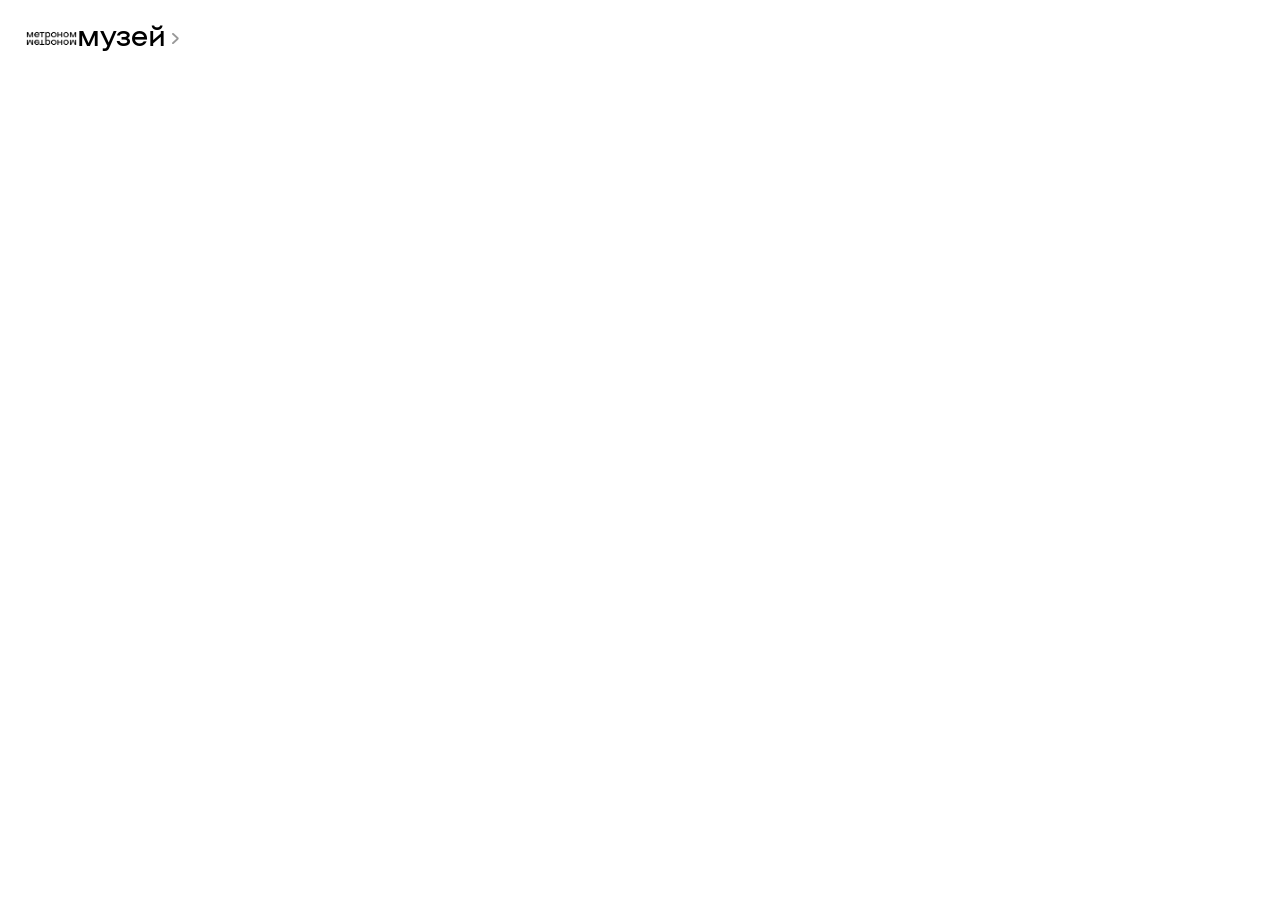
==== index.html @ 8c271ed4 "meta update" ====
<!doctype html>
<html lang="ru">
  <head>
    <meta charset="UTF-8" />
    <meta name="viewport" content="width=device-width, initial-scale=1.0" />
    <title>метроном музей</title>
    <link rel="stylesheet" href="stylesheets/style.css" />
    <script defer src="javascripts/script.js"></script>
    <link rel="icon" href="images/icon.ico" />
    <link rel="stylesheet" href="images/icon.png" />

    <meta property="og:type" content="website" />
    <meta property="og:title" content="метроном музей" />
    <meta
      property="og:description"
      content="Специальный проект, посвященный истории метрополитена и общества, которое вокруг него"
    />
    <meta
      property="og:image"
      content="https://raw.githubusercontent.com/killedbycss/metronomMuseum/refs/heads/main/images/banner.png"
    />
    <meta
      property="og:url"
      content="https://killedbycss.github.io/metronomMuseum/"
    />
  </head>
  <body>
    <nav>
      <p id="collection">коллекция</p>
      <p id="about">о проекте</p>
      <p id="store">магазин</p>
      <p id="museum"></p>
    </nav>
    <header>
      <div class="logo">
        <img src="images/logo.png" alt="Метроном логотип" />
        <div id="logoArrow">
          <p>музей</p>
          <img src="images/iconArrow.svg" alt="" />
        </div>
      </div>
    </header>
  </body>
</html>
---- stylesheets/style.css ----
@import 'reset.css';
@import 'fonts.css';
@import 'layout.css';
@import 'animation.css';
@import 'adaptive.css';
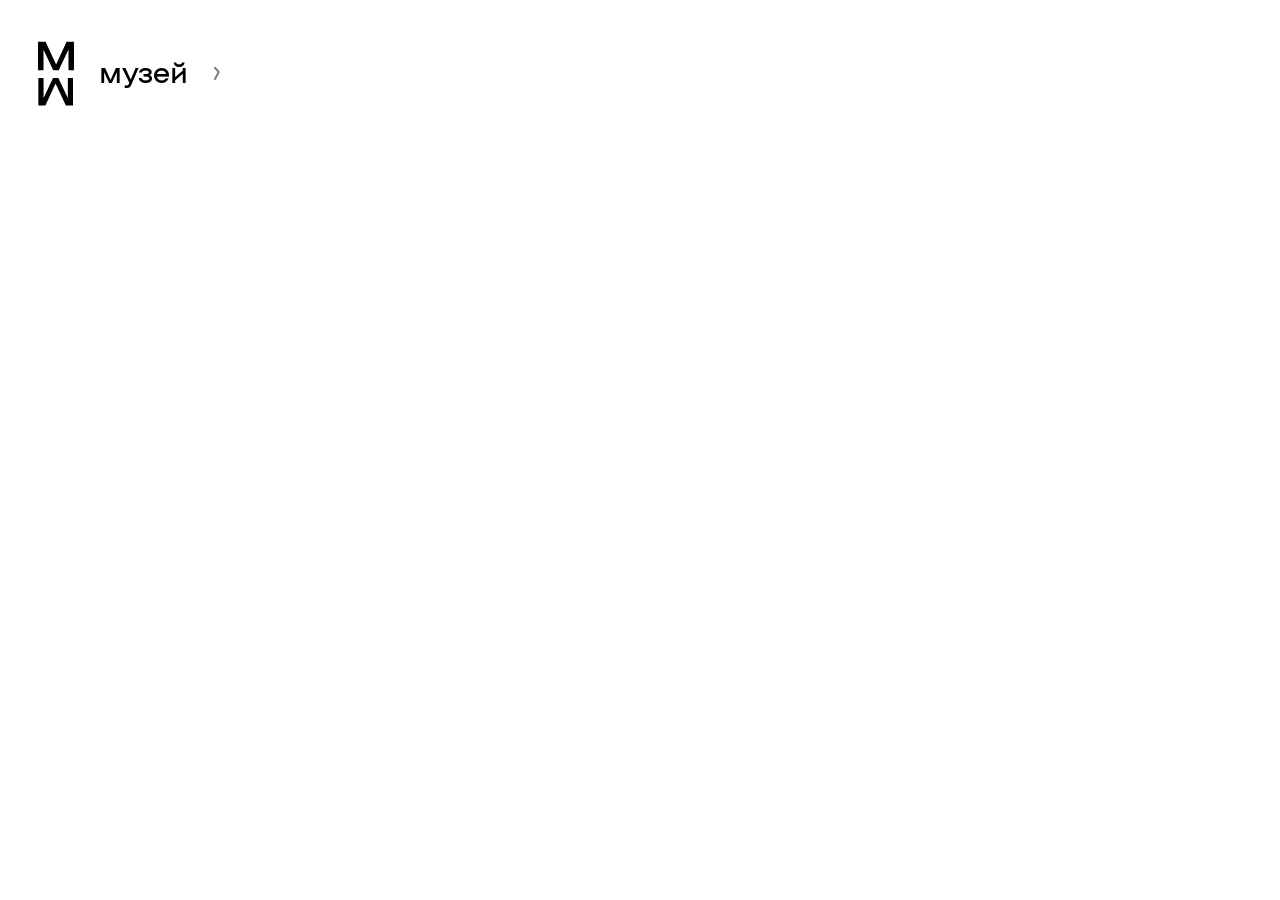
==== commit 5675d635: "mobile test" ====
--- a/index.html
+++ b/index.html
@@ -19,6 +19,8 @@
       property="og:image"
       content="https://raw.githubusercontent.com/killedbycss/metronomMuseum/refs/heads/main/images/banner.png"
     />
+    <meta property="og:image:width" content="1920" />
+    <meta property="og:image:height" content="1080" />
     <meta
       property="og:url"
       content="https://killedbycss.github.io/metronomMuseum/"
@@ -33,7 +35,10 @@
     </nav>
     <header>
       <div class="logo">
-        <img src="images/logo.png" alt="Метроном логотип" />
+        <div class="m">
+          <img src="images/mVector.svg" alt="" />
+          <img src="images/mVector.svg" class="reversedM" />
+        </div>
         <div id="logoArrow">
           <p>музей</p>
           <img src="images/iconArrow.svg" alt="" />
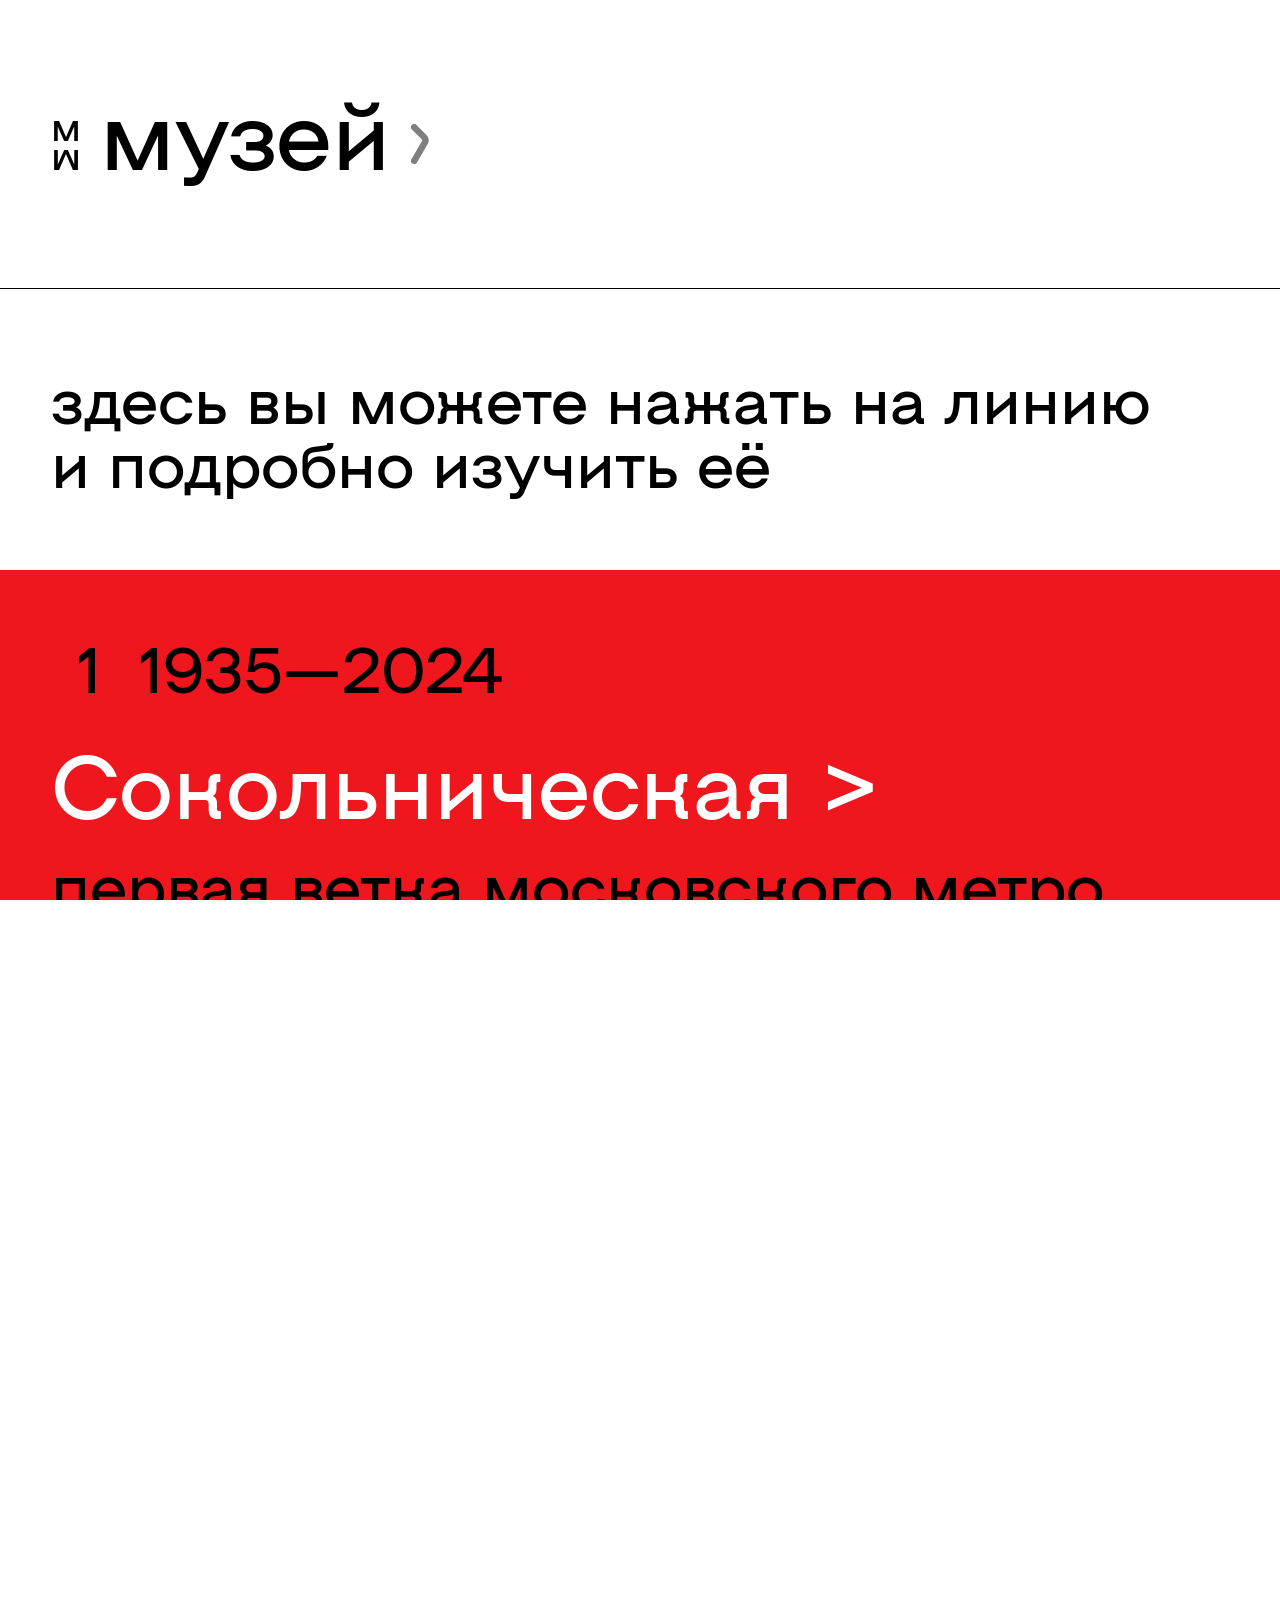
==== commit b75c5062: "pre-alpha 0.1 Пять первых линий, меню и разделы. Пока что под мобильную верстку" ====
--- a/index.html
+++ b/index.html
@@ -6,8 +6,8 @@
     <title>метроном музей</title>
     <link rel="stylesheet" href="stylesheets/style.css" />
     <script defer src="javascripts/script.js"></script>
-    <link rel="icon" href="images/icon.ico" />
-    <link rel="stylesheet" href="images/icon.png" />
+    <link rel="icon" href="contents/meta/icon.ico" />
+    <link rel="stylesheet" href="contents/meta/icon.png" />
 
     <meta property="og:type" content="website" />
     <meta property="og:title" content="метроном музей" />
@@ -17,7 +17,7 @@
     />
     <meta
       property="og:image"
-      content="https://raw.githubusercontent.com/killedbycss/metronomMuseum/refs/heads/main/images/banner.png"
+      content="https://raw.githubusercontent.com/killedbycss/metronomMuseum/refs/heads/main/contents/meta/banner.png"
     />
     <meta property="og:image:width" content="1920" />
     <meta property="og:image:height" content="1080" />
@@ -27,23 +27,400 @@
     />
   </head>
   <body>
-    <nav>
-      <p id="collection">коллекция</p>
-      <p id="about">о проекте</p>
-      <p id="store">магазин</p>
-      <p id="museum"></p>
-    </nav>
     <header>
       <div class="logo">
-        <div class="m">
-          <img src="images/mVector.svg" alt="" />
-          <img src="images/mVector.svg" class="reversedM" />
-        </div>
-        <div id="logoArrow">
-          <p>музей</p>
-          <img src="images/iconArrow.svg" alt="" />
-        </div>
+        <h4 class="logoPart">м</h4>
+        <h4 class="logoPart" id="rotated">м</h4>
       </div>
+      <h1>музей</h1>
+      <svg
+        class="arrow"
+        width="9"
+        height="19"
+        viewBox="0 0 9 19"
+        fill="none"
+        xmlns="http://www.w3.org/2000/svg"
+      >
+        <path
+          d="M1.5 17.2734L6.50612 8.60248C6.95872 7.81855 6.82836 6.82836 6.18828 6.18828L1.5 1.5"
+          stroke="black"
+          stroke-opacity="0.5"
+          stroke-width="3"
+          stroke-linecap="round"
+        />
+      </svg>
     </header>
+    <nav>
+      <div class="row" id="menuRow">
+        <div class="col" id="menuCol">
+          <button id="history">
+            <h3>история</h3>
+            <h4>отправьтесь в&nbsp;путешествие по&nbsp;линиям метро</h4>
+          </button>
+          <button id="quiz">
+            <h3>квизы</h3>
+          </button>
+          <button id="about">
+            <h3>о проекте</h3>
+          </button>
+        </div>
+        <div class="col" id="menuCol">
+          <button id="store">
+            <h3>магазин</h3>
+            <h4>тематические товары и&nbsp;стикерпаки</h4>
+          </button>
+          <button id="collection">
+            <h3>коллекция</h3>
+            <h4>в&nbsp;разработке</h4>
+          </button>
+        </div>
+      </div>
+    </nav>
+    <section class="col" id="mus">
+      <h3 id="musDesc">здесь вы&nbsp;можете нажать на&nbsp;линию и&nbsp;подробно изучить&nbsp;её</h3>
+      <div class="lines">
+        <div class="ch" id="r1">
+          <div class="col" id="chInfo">
+            <div class="row" id="chYear">
+              <div class="row" id="chNum">
+                <div class="wasteCh"></div>
+                <h3>1</h3>
+              </div>
+              <h3>1935—2024</h3>
+            </div>
+            <h2>Сокольническая ></h2>
+            <h3>первая ветка московского метро</h3>
+          </div>
+          <div class="row" id="chImg">
+            <img src="https://upload.wikimedia.org/wikipedia/commons/thumb/4/43/Vorobyovy_Gory_subway_station_%28Moscow_Metro%29.jpg/250px-Vorobyovy_Gory_subway_station_%28Moscow_Metro%29.jpg" alt="Станция Воробьевы горы">
+            <img src="https://upload.wikimedia.org/wikipedia/commons/thumb/8/82/Bib-Lenina-mm.jpg/250px-Bib-Lenina-mm.jpg" alt="Станция Библиотека имени Ленина">
+            <img src="https://upload.wikimedia.org/wikipedia/commons/thumb/b/b3/MM_Prokshino.jpg/250px-MM_Prokshino.jpg" alt="Станция Прокшино">
+            <img src="https://upload.wikimedia.org/wikipedia/commons/thumb/4/43/Vorobyovy_Gory_subway_station_%28Moscow_Metro%29.jpg/250px-Vorobyovy_Gory_subway_station_%28Moscow_Metro%29.jpg" aria-hidden="true">
+            <img src="https://upload.wikimedia.org/wikipedia/commons/thumb/8/82/Bib-Lenina-mm.jpg/250px-Bib-Lenina-mm.jpg" aria-hidden="true">
+            <img src="https://upload.wikimedia.org/wikipedia/commons/thumb/b/b3/MM_Prokshino.jpg/250px-MM_Prokshino.jpg" aria-hidden="true"/>
+          </div>
+        </div>
+        <div class="ch" id="r2">
+          <div class="col" id="chInfo">
+            <div class="row" id="chYear">
+              <div class="row" id="chNum">
+                <div class="wasteCh"></div>
+                <h3>2</h3>
+              </div>
+              <h3>1938—2018</h3>
+            </div>
+            <h2>Замоскворецкая ></h2>
+            <h3>самая героическая ветка</h3>
+          </div>
+          <div class="row" id="chImg">
+            <img src="https://upload.wikimedia.org/wikipedia/commons/thumb/4/46/Mayakovskaya_after_renewing_2010.jpg/250px-Mayakovskaya_after_renewing_2010.jpg" alt="Станция Маяковская"/>
+            <img src="https://upload.wikimedia.org/wikipedia/commons/thumb/a/a3/Belomorskaya4.jpg/250px-Belomorskaya4.jpg" alt="Станция Беломорская"/>
+            <img src="https://upload.wikimedia.org/wikipedia/commons/thumb/9/94/MosMetro_Domodedovskaya_platform_01-2016.jpg/250px-MosMetro_Domodedovskaya_platform_01-2016.jpg" alt="Станция Домодедовская"/>
+            <img src="https://upload.wikimedia.org/wikipedia/commons/thumb/4/46/Mayakovskaya_after_renewing_2010.jpg/250px-Mayakovskaya_after_renewing_2010.jpg" aria-hidden="true"/>
+            <img src="https://upload.wikimedia.org/wikipedia/commons/thumb/a/a3/Belomorskaya4.jpg/250px-Belomorskaya4.jpg" aria-hidden="true"/>
+            <img src="https://upload.wikimedia.org/wikipedia/commons/thumb/9/94/MosMetro_Domodedovskaya_platform_01-2016.jpg/250px-MosMetro_Domodedovskaya_platform_01-2016.jpg" aria-hidden="true"/>
+          </div>
+        </div>
+        <div class="ch" id="r3">
+          <div class="col" id="chInfo">
+            <div class="row" id="chYear">
+              <div class="row" id="chNum">
+                <div class="wasteCh"></div>
+                <h3>3</h3>
+              </div>
+              <h3>1938—2018</h3>
+            </div>
+            <h2>Арбатско-Покровская ></h2>
+            <h3>самая креативная ветка</h3>
+          </div>
+          <div class="row" id="chImg">
+            <img src="https://upload.wikimedia.org/wikipedia/commons/thumb/5/5a/%D0%A1%D1%82%D0%B0%D0%BD%D1%86%D0%B8%D1%8F_%D0%A1%D0%BB%D0%B0%D0%B2%D1%8F%D0%BD%D1%81%D0%BA%D0%B8%D0%B9_%D0%91%D1%83%D0%BB%D1%8C%D0%B2%D0%B0%D1%80%2C_%D0%9C%D0%BE%D1%81%D0%BA%D0%B2%D0%B0.jpg/250px-%D0%A1%D1%82%D0%B0%D0%BD%D1%86%D0%B8%D1%8F_%D0%A1%D0%BB%D0%B0%D0%B2%D1%8F%D0%BD%D1%81%D0%BA%D0%B8%D0%B9_%D0%91%D1%83%D0%BB%D1%8C%D0%B2%D0%B0%D1%80%2C_%D0%9C%D0%BE%D1%81%D0%BA%D0%B2%D0%B0.jpg" alt="Станция Славянский бульвар"/>
+            <img src="https://upload.wikimedia.org/wikipedia/commons/thumb/2/27/Moscow_Elektrozavodskaya_metro_station_asv2018-09.jpg/250px-Moscow_Elektrozavodskaya_metro_station_asv2018-09.jpg" alt="Станция Электрозаводская"/>
+            <img src="https://upload.wikimedia.org/wikipedia/commons/thumb/3/32/Aquarel_%28Watercolor%29_train_at_Izmaylovskaya_station_%28%D0%9C%D0%B5%D1%82%D1%80%D0%BE%D0%BF%D0%BE%D0%B5%D0%B7%D0%B4_%D0%90%D0%BA%D0%B2%D0%B0%D1%80%D0%B5%D0%BB%D1%8C_%D0%BD%D0%B0_%D1%81%D1%82%D0%B0%D0%BD%D1%86%D0%B8%D0%B8_%D0%98%D0%B7%D0%BC%D0%B0%D0%B9%D0%BB%D0%BE%D0%B2%D1%81%D0%BA%D0%B0%D1%8F%29_%283731223275%29.jpg/250px-Aquarel_%28Watercolor%29_train_at_Izmaylovskaya_station_%28%D0%9C%D0%B5%D1%82%D1%80%D0%BE%D0%BF%D0%BE%D0%B5%D0%B7%D0%B4_%D0%90%D0%BA%D0%B2%D0%B0%D1%80%D0%B5%D0%BB%D1%8C_%D0%BD%D0%B0_%D1%81%D1%82%D0%B0%D0%BD%D1%86%D0%B8%D0%B8_%D0%98%D0%B7%D0%BC%D0%B0%D0%B9%D0%BB%D0%BE%D0%B2%D1%81%D0%BA%D0%B0%D1%8F%29_%283731223275%29.jpg" alt="Станция Измайловская"/>
+            <img src="https://upload.wikimedia.org/wikipedia/commons/thumb/5/5a/Станция_Славянский_Бульвар,_Москва.jpg/250px-Станция_Славянский_Бульвар,_Москва.jpg" aria-hidden="true"/>
+            <img src="https://upload.wikimedia.org/wikipedia/commons/thumb/2/27/Moscow_Elektrozavodskaya_metro_station_asv2018-09.jpg/250px-Moscow_Elektrozavodskaya_metro_station_asv2018-09.jpg" aria-hidden="true"/>
+            <img src="https://upload.wikimedia.org/wikipedia/commons/thumb/3/32/Aquarel_%28Watercolor%29_train_at_Izmaylovskaya_station_%28%D0%9C%D0%B5%D1%82%D1%80%D0%BE%D0%BF%D0%BE%D0%B5%D0%B7%D0%B4_%D0%90%D0%BA%D0%B2%D0%B0%D1%80%D0%B5%D0%BB%D1%8C_%D0%BD%D0%B0_%D1%81%D1%82%D0%B0%D0%BD%D1%86%D0%B8%D0%B8_%D0%98%D0%B7%D0%BC%D0%B0%D0%B9%D0%BB%D0%BE%D0%B2%D1%81%D0%BA%D0%B0%D1%8F%29_%283731223275%29.jpg/250px-Aquarel_%28Watercolor%29_train_at_Izmaylovskaya_station_%28%D0%9C%D0%B5%D1%82%D1%80%D0%BE%D0%BF%D0%BE%D0%B5%D0%B7%D0%B4_%D0%90%D0%BA%D0%B2%D0%B0%D1%80%D0%B5%D0%BB%D1%8C_%D0%BD%D0%B0_%D1%81%D1%82%D0%B0%D0%BD%D1%86%D0%B8%D0%B8_%D0%98%D0%B7%D0%BC%D0%B0%D0%B9%D0%BB%D0%BE%D0%B2%D1%81%D0%BA%D0%B0%D1%8F%29_%283731223275%29.jpg" aria-hidden="true"/>
+          </div>
+        </div>
+
+        <div class="ln" id="m1"></div>
+        <div class="ln" id="m2"></div>
+        <div class="ln" id="m3"></div>
+
+        <div class="ch" id="r4">
+          <div class="col" id="chInfo">
+            <div class="row" id="chYear">
+              <div class="row" id="chNum">
+                <div class="wasteCh"></div>
+                <h3>4(А)</h3>
+              </div>
+              <h3>1935—2006</h3>
+            </div>
+            <h2>Филёвская -></h2>
+            <h3>самая необычная ветка</h3>
+          </div>
+          <div class="row" id="chImg">
+            <img src="https://upload.wikimedia.org/wikipedia/commons/thumb/1/1c/Moscow_KievskayaFL_metro_station_asv2018-08.jpg/250px-Moscow_KievskayaFL_metro_station_asv2018-08.jpg" alt="Станция Киевская"/>
+            <img src="https://upload.wikimedia.org/wikipedia/commons/thumb/1/11/Kutuzovskaya_station_renewed.jpg/250px-Kutuzovskaya_station_renewed.jpg" alt="Станция Кутузовская"/>
+            <img src="https://upload.wikimedia.org/wikipedia/commons/thumb/8/87/Vystavochnaya_station.jpg/250px-Vystavochnaya_station.jpg" alt="Станция Деловой центр"/>
+            <img src="https://upload.wikimedia.org/wikipedia/commons/thumb/1/1c/Moscow_KievskayaFL_metro_station_asv2018-08.jpg/250px-Moscow_KievskayaFL_metro_station_asv2018-08.jpg" aria-hidden="true"/>
+            <img src="https://upload.wikimedia.org/wikipedia/commons/thumb/1/11/Kutuzovskaya_station_renewed.jpg/250px-Kutuzovskaya_station_renewed.jpg" aria-hidden="true"/>
+            <img src="https://upload.wikimedia.org/wikipedia/commons/thumb/8/87/Vystavochnaya_station.jpg/250px-Vystavochnaya_station.jpg" aria-hidden="true"/>
+          </div>
+        </div>
+        <div class="ch" id="r5">
+          <div class="col" id="chInfo">
+            <div class="row" id="chYear">
+              <div class="row" id="chNum">
+                <div class="wasteCh"></div>
+                <h3>5</h3>
+              </div>
+              <h3>1950—...</h3>
+            </div>
+            <h2>Кольцевая ></h2>
+            <h3>самая красивое кольцо</h3>
+          </div>
+          <div class="row" id="chImg">
+            <img src="https://upload.wikimedia.org/wikipedia/commons/thumb/f/f6/MosMetro_KomsomolskayaKL_img2_asv2018-01.jpg/250px-MosMetro_KomsomolskayaKL_img2_asv2018-01.jpg" alt="Станция Комсомольская"/>
+            <img src="https://upload.wikimedia.org/wikipedia/commons/thumb/c/c7/Moscow_Metro_KurskayaKL_asv2018-09.jpg/250px-Moscow_Metro_KurskayaKL_asv2018-09.jpg" alt="Станция Курскаяhttps://upload.wikimedia.org/wikipedia/commons/thumb/e/ea/%D0%9F%D0%B0%D0%B2%D0%B5%D0%BB%D0%B5%D1%86%D0%BA%D0%B0%D1%8F_%D0%9A%D0%9B_03.jpg/250px-%D0%9F%D0%B0%D0%B2%D0%B5%D0%BB%D0%B5%D1%86%D0%BA%D0%B0%D1%8F_%D0%9A%D0%9B_03.jpg"/>
+            <img src="https://upload.wikimedia.org/wikipedia/commons/thumb/e/ea/%D0%9F%D0%B0%D0%B2%D0%B5%D0%BB%D0%B5%D1%86%D0%BA%D0%B0%D1%8F_%D0%9A%D0%9B_03.jpg/250px-%D0%9F%D0%B0%D0%B2%D0%B5%D0%BB%D0%B5%D1%86%D0%BA%D0%B0%D1%8F_%D0%9A%D0%9B_03.jpg" alt="Станция Павелецкая"/>
+            <img src="https://upload.wikimedia.org/wikipedia/commons/thumb/f/f6/MosMetro_KomsomolskayaKL_img2_asv2018-01.jpg/250px-MosMetro_KomsomolskayaKL_img2_asv2018-01.jpg" aria-hidden="true"/>
+            <img src="https://upload.wikimedia.org/wikipedia/commons/thumb/c/c7/Moscow_Metro_KurskayaKL_asv2018-09.jpg/250px-Moscow_Metro_KurskayaKL_asv2018-09.jpg" aria-hidden="true"/>
+            <img src="https://upload.wikimedia.org/wikipedia/commons/thumb/e/ea/%D0%9F%D0%B0%D0%B2%D0%B5%D0%BB%D0%B5%D1%86%D0%BA%D0%B0%D1%8F_%D0%9A%D0%9B_03.jpg/250px-%D0%9F%D0%B0%D0%B2%D0%B5%D0%BB%D0%B5%D1%86%D0%BA%D0%B0%D1%8F_%D0%9A%D0%9B_03.jpg" aria-hidden="true"/>
+          </div>
+        </div>
+        <div class="ch" id="r6">
+          <div class="col" id="chInfo">
+            <div class="row" id="chYear">
+              <div class="row" id="chNum">
+                <div class="wasteCh"></div>
+                <h3>6</h3>
+              </div>
+              <h3>1958—1990</h3>
+            </div>
+            <h2>Калужско-Рижская ></h2>
+            <h3>первая некрасивая ветка</h3>
+          </div>
+          <div class="row" id="chImg">
+            <img src="https://upload.wikimedia.org/wikipedia/commons/thumb/8/86/Rizhskaya_2023-11_1700784022.jpg/250px-Rizhskaya_2023-11_1700784022.jpg" alt=" Станция Рижская"/>
+            <img src="https://upload.wikimedia.org/wikipedia/commons/thumb/5/53/MosMetro_VDNKh_2011.jpg/250px-MosMetro_VDNKh_2011.jpg" alt="Станция ВДНХ"/>
+            <img src="https://upload.wikimedia.org/wikipedia/commons/thumb/b/b8/Shabol_Antares_07.jpg/250px-Shabol_Antares_07.jpg" alt="Станция Шаболовская"/>
+            <img src="https://upload.wikimedia.org/wikipedia/commons/thumb/8/86/Rizhskaya_2023-11_1700784022.jpg/250px-Rizhskaya_2023-11_1700784022.jpg" aria-hidden="true"/>
+            <img src="https://upload.wikimedia.org/wikipedia/commons/thumb/5/53/MosMetro_VDNKh_2011.jpg/250px-MosMetro_VDNKh_2011.jpg" aria-hidden="true"/>
+            <img src="https://upload.wikimedia.org/wikipedia/commons/thumb/b/b8/Shabol_Antares_07.jpg/250px-Shabol_Antares_07.jpg" aria-hidden="true"/>
+          </div>
+        </div>
+
+        <div class="ln" id="m4"></div>
+        <div class="ln" id="m5"></div>
+        <div class="ln" id="m6"></div>
+
+        <div class="ch" id="r7">
+          <div class="col" id="chInfo">
+            <div class="row" id="chYear">
+              <div class="row" id="chNum">
+                <div class="wasteCh"></div>
+                <h3>7</h3>
+              </div>
+              <h3>1966-2015</h3>
+            </div>
+            <h2>Таганско-Краснопресненская ></h2>
+            <h3>самая народная ветка</h3>
+          </div>
+          <div class="row" id="chImg">
+            <img src="https://upload.wikimedia.org/wikipedia/commons/thumb/6/65/Metro_MSK_Line7_Barrikadnaya.jpg/250px-Metro_MSK_Line7_Barrikadnaya.jpg" alt="Станция Баррикадная"/>
+            <img src="https://upload.wikimedia.org/wikipedia/commons/thumb/f/f9/Metro_MSK_Line7_Zhulebino_Platform.jpg/250px-Metro_MSK_Line7_Zhulebino_Platform.jpg" alt="Станция Лермонтовский проспект"/>
+            <img src="https://upload.wikimedia.org/wikipedia/commons/thumb/e/e8/%D0%A1%D1%82%D0%B0%D0%BD%D1%86%D0%B8%D1%8F_%D0%BC%D0%B5%D1%82%D1%80%D0%BE_%D0%92%D1%8B%D1%85%D0%B8%D0%BD%D0%BE_%2820221008123333%29.jpg/250px-%D0%A1%D1%82%D0%B0%D0%BD%D1%86%D0%B8%D1%8F_%D0%BC%D0%B5%D1%82%D1%80%D0%BE_%D0%92%D1%8B%D1%85%D0%B8%D0%BD%D0%BE_%2820221008123333%29.jpg" alt="Станция Выхино"/>
+            <img src="https://upload.wikimedia.org/wikipedia/commons/thumb/6/65/Metro_MSK_Line7_Barrikadnaya.jpg/250px-Metro_MSK_Line7_Barrikadnaya.jpg" aria-hidden="true"/>
+            <img src="https://upload.wikimedia.org/wikipedia/commons/thumb/f/f9/Metro_MSK_Line7_Zhulebino_Platform.jpg/250px-Metro_MSK_Line7_Zhulebino_Platform.jpg" aria-hidden="true"/>
+            <img src="https://upload.wikimedia.org/wikipedia/commons/thumb/e/e8/%D0%A1%D1%82%D0%B0%D0%BD%D1%86%D0%B8%D1%8F_%D0%BC%D0%B5%D1%82%D1%80%D0%BE_%D0%92%D1%8B%D1%85%D0%B8%D0%BD%D0%BE_%2820221008123333%29.jpg/250px-%D0%A1%D1%82%D0%B0%D0%BD%D1%86%D0%B8%D1%8F_%D0%BC%D0%B5%D1%82%D1%80%D0%BE_%D0%92%D1%8B%D1%85%D0%B8%D0%BD%D0%BE_%2820221008123333%29.jpg" aria-hidden="true"/>
+          </div>
+        </div>
+        <div class="ch" id="r8">
+          <div class="col" id="chInfo">
+            <div class="row" id="chYear">
+              <div class="row" id="chNum">
+                <div class="wasteCh"></div>
+                <h3>8</h3>
+                <div class="wasteCh"></div>
+                <h3>8А</h3>
+              </div>
+              <h3>1980—2023</h3>
+            </div>
+            <h2>Калининская и Солнцевская ></h2>
+            <h3>две линии, которым не суждено стать одной</h3>
+          </div>
+          <div class="row" id="chImg">
+            <img src="https://upload.wikimedia.org/wikipedia/commons/thumb/7/73/%D0%90%D0%B2%D0%B8%D0%B0%D0%BC%D0%BE%D1%82%D0%BE%D1%80%D0%BD%D0%B0%D1%8F_02.jpg/960px-%D0%90%D0%B2%D0%B8%D0%B0%D0%BC%D0%BE%D1%82%D0%BE%D1%80%D0%BD%D0%B0%D1%8F_02.jpg" alt="Станция Авиамоторная"/>
+            <img src="https://upload.wikimedia.org/wikipedia/commons/thumb/d/dd/Pykhtino_station_with_train_%2806.09.2023%29.jpg/250px-Pykhtino_station_with_train_%2806.09.2023%29.jpg" alt="Станция Пыхтино"/>
+            <img src="https://upload.wikimedia.org/wikipedia/commons/thumb/c/c9/MM_Michurinskiy_Prospekt.jpg/250px-MM_Michurinskiy_Prospekt.jpg" alt="Станция Мичуринский проспект"/>
+            <img src="https://upload.wikimedia.org/wikipedia/commons/thumb/7/73/%D0%90%D0%B2%D0%B8%D0%B0%D0%BC%D0%BE%D1%82%D0%BE%D1%80%D0%BD%D0%B0%D1%8F_02.jpg/960px-%D0%90%D0%B2%D0%B8%D0%B0%D0%BC%D0%BE%D1%82%D0%BE%D1%80%D0%BD%D0%B0%D1%8F_02.jpg" aria-hidden="true"/>
+            <img src="https://upload.wikimedia.org/wikipedia/commons/thumb/d/dd/Pykhtino_station_with_train_%2806.09.2023%29.jpg/250px-Pykhtino_station_with_train_%2806.09.2023%29.jpg" aria-hidden="true"/>
+            <img src="https://upload.wikimedia.org/wikipedia/commons/thumb/c/c9/MM_Michurinskiy_Prospekt.jpg/250px-MM_Michurinskiy_Prospekt.jpg" aria-hidden="true"/>
+          </div>
+        </div>
+        <div class="ch" id="r9">
+          <div class="col" id="chInfo">
+            <div class="row" id="chYear">
+              <div class="row" id="chNum">
+                <div class="wasteCh"></div>
+                <h3>9</h3>
+              </div>
+              <h3>1935—2024</h3>
+            </div>
+            <h2>Серпуховско-Тимирязевская ></h2>
+            <h3>последняя советская ветка</h3>
+          </div>
+          <div class="row" id="chImg">
+            <img src="https://upload.wikimedia.org/wikipedia/commons/thumb/6/62/Otradnoe-mm.jpg/250px-Otradnoe-mm.jpg" alt="Станция Отрадное"/>
+            <img src="https://upload.wikimedia.org/wikipedia/commons/thumb/1/18/%D0%9C%D0%B5%D1%82%D1%80%D0%BE_%D0%A3%D0%BB%D0%B8%D1%86%D0%B0_%D0%B0%D0%BA%D0%B0%D0%B4%D0%B5%D0%BC%D0%B8%D0%BA%D0%B0_%D0%AF%D0%BD%D0%B3%D0%B5%D0%BB%D1%8F_01.jpg/250px-%D0%9C%D0%B5%D1%82%D1%80%D0%BE_%D0%A3%D0%BB%D0%B8%D1%86%D0%B0_%D0%B0%D0%BA%D0%B0%D0%B4%D0%B5%D0%BC%D0%B8%D0%BA%D0%B0_%D0%AF%D0%BD%D0%B3%D0%B5%D0%BB%D1%8F_01.jpg" alt="Станция Бульвар Академика Янгеля"/>
+            <img src="https://upload.wikimedia.org/wikipedia/commons/thumb/f/f4/Tulskaya_01.jpg/250px-Tulskaya_01.jpg" alt="Станция Тульская"/>
+            <img src="https://upload.wikimedia.org/wikipedia/commons/thumb/6/62/Otradnoe-mm.jpg/250px-Otradnoe-mm.jpg" aria-hidden="true"/>
+            <img src="https://upload.wikimedia.org/wikipedia/commons/thumb/1/18/%D0%9C%D0%B5%D1%82%D1%80%D0%BE_%D0%A3%D0%BB%D0%B8%D1%86%D0%B0_%D0%B0%D0%BA%D0%B0%D0%B4%D0%B5%D0%BC%D0%B8%D0%BA%D0%B0_%D0%AF%D0%BD%D0%B3%D0%B5%D0%BB%D1%8F_01.jpg/250px-%D0%9C%D0%B5%D1%82%D1%80%D0%BE_%D0%A3%D0%BB%D0%B8%D1%86%D0%B0_%D0%B0%D0%BA%D0%B0%D0%B4%D0%B5%D0%BC%D0%B8%D0%BA%D0%B0_%D0%AF%D0%BD%D0%B3%D0%B5%D0%BB%D1%8F_01.jpg" aria-hidden="true"/>
+            <img src="https://upload.wikimedia.org/wikipedia/commons/thumb/f/f4/Tulskaya_01.jpg/250px-Tulskaya_01.jpg" aria-hidden="true"/>
+          </div>
+        </div>
+
+        <div class="ln" id="m7"></div>
+        <div class="ln" id="m8"></div>
+        <div class="ln" id="m9"></div>
+
+        <div class="ch" id="r10">
+          <div class="col" id="chInfo">
+            <div class="row" id="chYear">
+              <div class="row" id="chNum">
+                <div class="wasteCh"></div>
+                <h3>10</h3>
+              </div>
+              <h3>1995 — ...</h3>
+            </div>
+            <h2>Люблинско-Дмитровская ></h2>
+            <h3 class="chDesc">первая ветка России</h3>
+          </div>
+          <div class="row" id="chImg">
+            <img src="https://upload.wikimedia.org/wikipedia/commons/thumb/6/65/Metro_MSK_Line10_Zyablikovo.jpg/250px-Metro_MSK_Line10_Zyablikovo.jpg" alt="Станция Зябликово"/>
+            <img src="https://upload.wikimedia.org/wikipedia/commons/thumb/2/2f/Yakhromskaya_LDL_2025.jpg/250px-Yakhromskaya_LDL_2025.jpg" alt="Станция Яхромская"/>
+            <img src="https://upload.wikimedia.org/wikipedia/commons/thumb/4/49/Metro_MSK_Line10_Maryina_Roshcha.jpg/250px-Metro_MSK_Line10_Maryina_Roshcha.jpg" alt="Станция Марьина Роща"/>
+            <img src="https://upload.wikimedia.org/wikipedia/commons/thumb/6/65/Metro_MSK_Line10_Zyablikovo.jpg/250px-Metro_MSK_Line10_Zyablikovo.jpg" aria-hidden="true"/>
+            <img src="https://upload.wikimedia.org/wikipedia/commons/thumb/2/2f/Yakhromskaya_LDL_2025.jpg/250px-Yakhromskaya_LDL_2025.jpg" aria-hidden="true"/>
+            <img src="https://upload.wikimedia.org/wikipedia/commons/thumb/4/49/Metro_MSK_Line10_Maryina_Roshcha.jpg/250px-Metro_MSK_Line10_Maryina_Roshcha.jpg" aria-hidden="true"/>
+          </div>
+        </div>
+        <div class="ch" id="r11">
+          <div class="col" id="chInfo">
+            <div class="row" id="chYear">
+              <div class="row" id="chNum">
+                <div class="wasteCh"></div>
+                <h3>11</h3>
+              </div>
+              <h3>1969—2023</h3>
+            </div>
+            <h2>Большая кольцевая ></h2>
+            <h3 class="chDesc">история самого большого метрокольца</h3>
+          </div>
+          <div class="row" id="chImg">
+            <img src="https://upload.wikimedia.org/wikipedia/commons/thumb/8/8b/Rizhskaya_line_11_pre-lunch.jpg/250px-Rizhskaya_line_11_pre-lunch.jpg" alt="Станция Рижская"/>
+            <img src="https://upload.wikimedia.org/wikipedia/commons/thumb/c/cd/Nagatinsky_Zaton_BKL_2025.jpg/250px-Nagatinsky_Zaton_BKL_2025.jpg" alt="Станция Нагатинский затон"/>
+            <img src="https://upload.wikimedia.org/wikipedia/commons/thumb/2/2b/Kakhovskaya_-_station_hall_%282%29.jpg/250px-Kakhovskaya_-_station_hall_%282%29.jpg" alt="Станция Каховская"/>
+            <img src="https://upload.wikimedia.org/wikipedia/commons/thumb/8/8b/Rizhskaya_line_11_pre-lunch.jpg/250px-Rizhskaya_line_11_pre-lunch.jpg" aria-hidden="true"/>
+            <img src="https://upload.wikimedia.org/wikipedia/commons/thumb/c/cd/Nagatinsky_Zaton_BKL_2025.jpg/250px-Nagatinsky_Zaton_BKL_2025.jpg" aria-hidden="true"/>
+            <img src="https://upload.wikimedia.org/wikipedia/commons/thumb/2/2b/Kakhovskaya_-_station_hall_%282%29.jpg/250px-Kakhovskaya_-_station_hall_%282%29.jpg" aria-hidden="true"/>
+          </div>
+        </div>
+        <div class="ch" id="r12">
+          <div class="col" id="chInfo">
+            <div class="row" id="chYear">
+              <div class="row" id="chNum">
+                <div class="wasteCh"></div>
+                <h3>12</h3>
+              </div>
+              <h3>2003—2014</h3>
+            </div>
+            <h2>Бутовская ></h2>
+            <h3 class="chDesc">самая легкая ветка</h3>
+          </div>
+          <div class="row" id="chImg">
+            <img src="https://upload.wikimedia.org/wikipedia/commons/thumb/8/85/Bitsevskiy_park_%28Moscow_metro%29.jpg/250px-Bitsevskiy_park_%28Moscow_metro%29.jpg" alt="Станция Битцевский парк"/>
+            <img src="https://upload.wikimedia.org/wikipedia/commons/thumb/d/d3/Ulitsa_Gorchakova_station.jpg/250px-Ulitsa_Gorchakova_station.jpg" alt="Станция Улица Горчакова"/>
+            <img src="https://upload.wikimedia.org/wikipedia/commons/thumb/f/f3/%D0%9C%D0%B5%D1%82%D1%80%D0%BE_%D0%9B%D0%B5%D1%81%D0%BE%D0%BF%D0%B0%D1%80%D0%BA%D0%BE%D0%B2%D0%B0%D1%8F_01.jpg/250px-%D0%9C%D0%B5%D1%82%D1%80%D0%BE_%D0%9B%D0%B5%D1%81%D0%BE%D0%BF%D0%B0%D1%80%D0%BA%D0%BE%D0%B2%D0%B0%D1%8F_01.jpg" alt="Станция Лесопарковая"/>
+            <img src="https://upload.wikimedia.org/wikipedia/commons/thumb/8/85/Bitsevskiy_park_%28Moscow_metro%29.jpg/250px-Bitsevskiy_park_%28Moscow_metro%29.jpg" aria-hidden="true"/>
+            <img src="https://upload.wikimedia.org/wikipedia/commons/thumb/d/d3/Ulitsa_Gorchakova_station.jpg/250px-Ulitsa_Gorchakova_station.jpg" aria-hidden="true"/>
+            <img src="https://upload.wikimedia.org/wikipedia/commons/thumb/f/f3/%D0%9C%D0%B5%D1%82%D1%80%D0%BE_%D0%9B%D0%B5%D1%81%D0%BE%D0%BF%D0%B0%D1%80%D0%BA%D0%BE%D0%B2%D0%B0%D1%8F_01.jpg/250px-%D0%9C%D0%B5%D1%82%D1%80%D0%BE_%D0%9B%D0%B5%D1%81%D0%BE%D0%BF%D0%B0%D1%80%D0%BA%D0%BE%D0%B2%D0%B0%D1%8F_01.jpg" aria-hidden="true"/>
+          </div>
+        </div>
+
+        <div class="ln" id="m10"></div>
+        <div class="ln" id="m11"></div>
+        <div class="ln" id="m12"></div>
+
+        <div class="ch" id="r15">
+          <div class="col" id="chInfo">
+            <div class="row" id="chYear">
+              <div class="row" id="chNum">
+                <div class="wasteCh"></div>
+                <h3>15</h3>
+              </div>
+              <h3>2019—2020</h3>
+            </div>
+            <h2>Некрасовкая ></h2>
+            <h3 class="chDesc">самая скромная ветка</h3>
+          </div>
+          <div class="row" id="chImg">
+            <img src="https://upload.wikimedia.org/wikipedia/commons/thumb/a/aa/2020_Moscow_Metro_-_Nekrasovskaya_lane_-_YugoVostochnaya_-station_hall_IMG_20200831_175925.jpg/250px-2020_Moscow_Metro_-_Nekrasovskaya_lane_-_YugoVostochnaya_-station_hall_IMG_20200831_175925.jpg" alt="Станция Юго-Восточная"/>
+            <img src="https://upload.wikimedia.org/wikipedia/commons/thumb/6/6d/Moscow_Nekrasovka_metro_station_asv2019-06.jpg/250px-Moscow_Nekrasovka_metro_station_asv2019-06.jpg" alt="Станция Некрасовка"/>
+            <img src="https://upload.wikimedia.org/wikipedia/commons/thumb/6/66/2020_Moscow_Metro_-_Nekrasovskaya_lane_-_Okskaya_-_img_20200831_175114.jpg/250px-2020_Moscow_Metro_-_Nekrasovskaya_lane_-_Okskaya_-_img_20200831_175114.jpg" alt="Станция Окская"/>
+            <img src="https://upload.wikimedia.org/wikipedia/commons/thumb/a/aa/2020_Moscow_Metro_-_Nekrasovskaya_lane_-_YugoVostochnaya_-station_hall_IMG_20200831_175925.jpg/250px-2020_Moscow_Metro_-_Nekrasovskaya_lane_-_YugoVostochnaya_-station_hall_IMG_20200831_175925.jpg" aria-hidden="true"/>
+            <img src="https://upload.wikimedia.org/wikipedia/commons/thumb/6/6d/Moscow_Nekrasovka_metro_station_asv2019-06.jpg/250px-Moscow_Nekrasovka_metro_station_asv2019-06.jpg" aria-hidden="true"/>
+            <img src="https://upload.wikimedia.org/wikipedia/commons/thumb/6/66/2020_Moscow_Metro_-_Nekrasovskaya_lane_-_Okskaya_-_img_20200831_175114.jpg/250px-2020_Moscow_Metro_-_Nekrasovskaya_lane_-_Okskaya_-_img_20200831_175114.jpg" aria-hidden="true"/>
+          </div>
+        </div>
+        <div class="ch" id="r16">
+          <div class="col" id="chInfo">
+            <div class="row" id="chYear">
+              <div class="row" id="chNum">
+                <div class="wasteCh"></div>
+                <h3>16</h3>
+              </div>
+              <h3>2024 — ...</h3>
+            </div>
+            <h2>Троицкая ></h2>
+            <h3 class="chDesc">первая ветка в Новую Москву</h3>
+          </div>
+          <div class="row" id="chImg">
+            <img src="https://upload.wikimedia.org/wikipedia/commons/thumb/2/2e/Vavilovskaya_16_09_2025.jpg/250px-Vavilovskaya_16_09_2025.jpg" alt="Станция Вавиловская"/>
+            <img src="https://upload.wikimedia.org/wikipedia/commons/thumb/1/13/Moscow_MetroStation_GeneralaTyuleneva_020_7336.jpg/250px-Moscow_MetroStation_GeneralaTyuleneva_020_7336.jpg" alt="Станция Генерала Тюленева"/>
+            <img src="https://upload.wikimedia.org/wikipedia/commons/thumb/a/af/Akademicheskaya_16_-_Moscow_Metro_-_station_platform_-_train_departs_IMG_20250921_231228-1.jpg/250px-Akademicheskaya_16_-_Moscow_Metro_-_station_platform_-_train_departs_IMG_20250921_231228-1.jpg" alt="Станция Академическая"/>
+            <img src="https://upload.wikimedia.org/wikipedia/commons/thumb/2/2e/Vavilovskaya_16_09_2025.jpg/250px-Vavilovskaya_16_09_2025.jpg" aria-hidden="true"/>
+            <img src="https://upload.wikimedia.org/wikipedia/commons/thumb/1/13/Moscow_MetroStation_GeneralaTyuleneva_020_7336.jpg/250px-Moscow_MetroStation_GeneralaTyuleneva_020_7336.jpg" aria-hidden="true"/>
+            <img src="https://upload.wikimedia.org/wikipedia/commons/thumb/a/af/Akademicheskaya_16_-_Moscow_Metro_-_station_platform_-_train_departs_IMG_20250921_231228-1.jpg/250px-Akademicheskaya_16_-_Moscow_Metro_-_station_platform_-_train_departs_IMG_20250921_231228-1.jpg" aria-hidden="true"/>
+          </div>
+        </div>
+        <div class="ch" id="r17">
+          <div class="col" id="chInfo">
+            <div class="row" id="chYear">
+              <div class="row" id="chNum">
+                <div class="wasteCh"></div>
+                <h3>17</h3>
+              </div>
+              <h3>2026 — ...</h3>
+            </div>
+            <h2>Рублёво-Архангельская&nbsp;></h2>
+            <h3 class="chDesc">новейшая ветка московского&nbsp;метро</h3>
+          </div>
+          <div class="row" id="chImg">
+            <img src="https://stroi.mos.ru/uploads/cache/gallery_media_full/gallery_media/0003/02/da27435e0b28a1da07b22c813d7e0d9e0b822425.jpeg" alt="Станция Шелепиха"/>
+            <img src="https://stroi.mos.ru/uploads/cache/gallery_media_full/gallery_media/0003/02/ad7bb81dc1b2e4baa02ebd4dca0ca77aff11b3ab.png" alt="Станция Бульвар Генерала Карбышева"/>
+            <img src="https://mperspektiva.ru/upload/dev2fun.imagecompress/webp/iblock/92b/x92ukl10ekv20j4bld9xa2ljs8f5vo43.webp" alt="Станция "/>
+            <img src="https://stroi.mos.ru/uploads/cache/gallery_media_full/gallery_media/0003/02/da27435e0b28a1da07b22c813d7e0d9e0b822425.jpeg" aria-hidden="true"/>
+            <img src="https://stroi.mos.ru/uploads/cache/gallery_media_full/gallery_media/0003/02/ad7bb81dc1b2e4baa02ebd4dca0ca77aff11b3ab.png" aria-hidden="true"/>
+            <img src="https://mperspektiva.ru/upload/dev2fun.imagecompress/webp/iblock/92b/x92ukl10ekv20j4bld9xa2ljs8f5vo43.webp" aria-hidden="true"/>
+          </div>
+        </div>
+
+        <div class="ln" id="m15"></div>
+        <div class="ln" id="m16"></div>
+        <div class="ln" id="m17"></div>
+      </div>
+    </section>
   </body>
 </html>
--- a/stylesheets/style.css
+++ b/stylesheets/style.css
@@ -1,5 +1,6 @@
 @import 'reset.css';
 @import 'fonts.css';
 @import 'layout.css';
+@import 'stations.css';
 @import 'animation.css';
 @import 'adaptive.css';
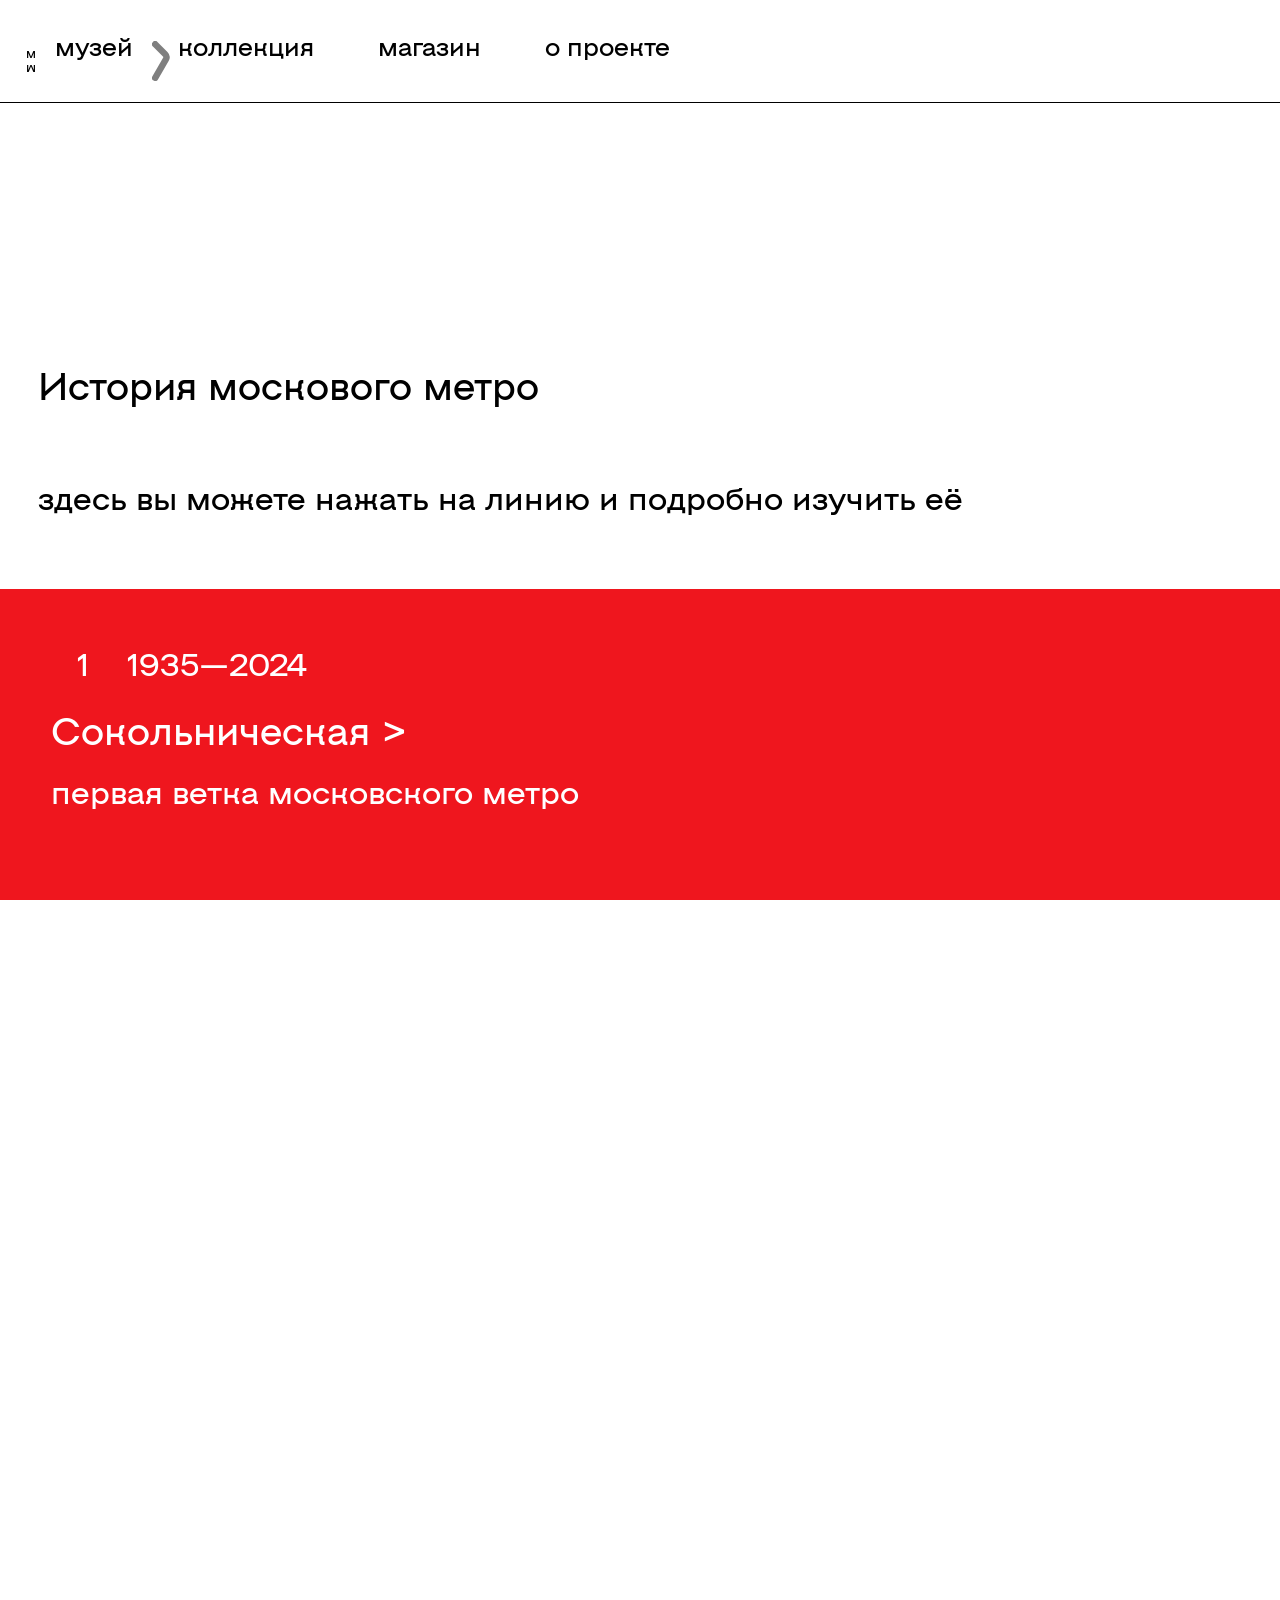
==== commit 192c6e2c: "before adaptive" ====
--- a/index.html
+++ b/index.html
@@ -49,6 +49,11 @@
           stroke-linecap="round"
         />
       </svg>
+      <div class="menu">
+       <h1 id="collection">коллекция</h1>
+       <h1 id="quiz">магазин</h1>
+       <h1 id="store">о проекте</h1>
+      </div>
     </header>
     <nav>
       <div class="row" id="menuRow">
@@ -77,6 +82,7 @@
       </div>
     </nav>
     <section class="col" id="mus">
+      <h2>История москового метро</h2>
       <h3 id="musDesc">здесь вы&nbsp;можете нажать на&nbsp;линию и&nbsp;подробно изучить&nbsp;её</h3>
       <div class="lines">
         <div class="ch" id="r1">
@@ -143,7 +149,7 @@
           </div>
         </div>
 
-        <div class="ln" id="m1"></div>
+        <div class="ln" id="m1" style="display: none;"></div>
         <div class="ln" id="m2"></div>
         <div class="ln" id="m3"></div>
 
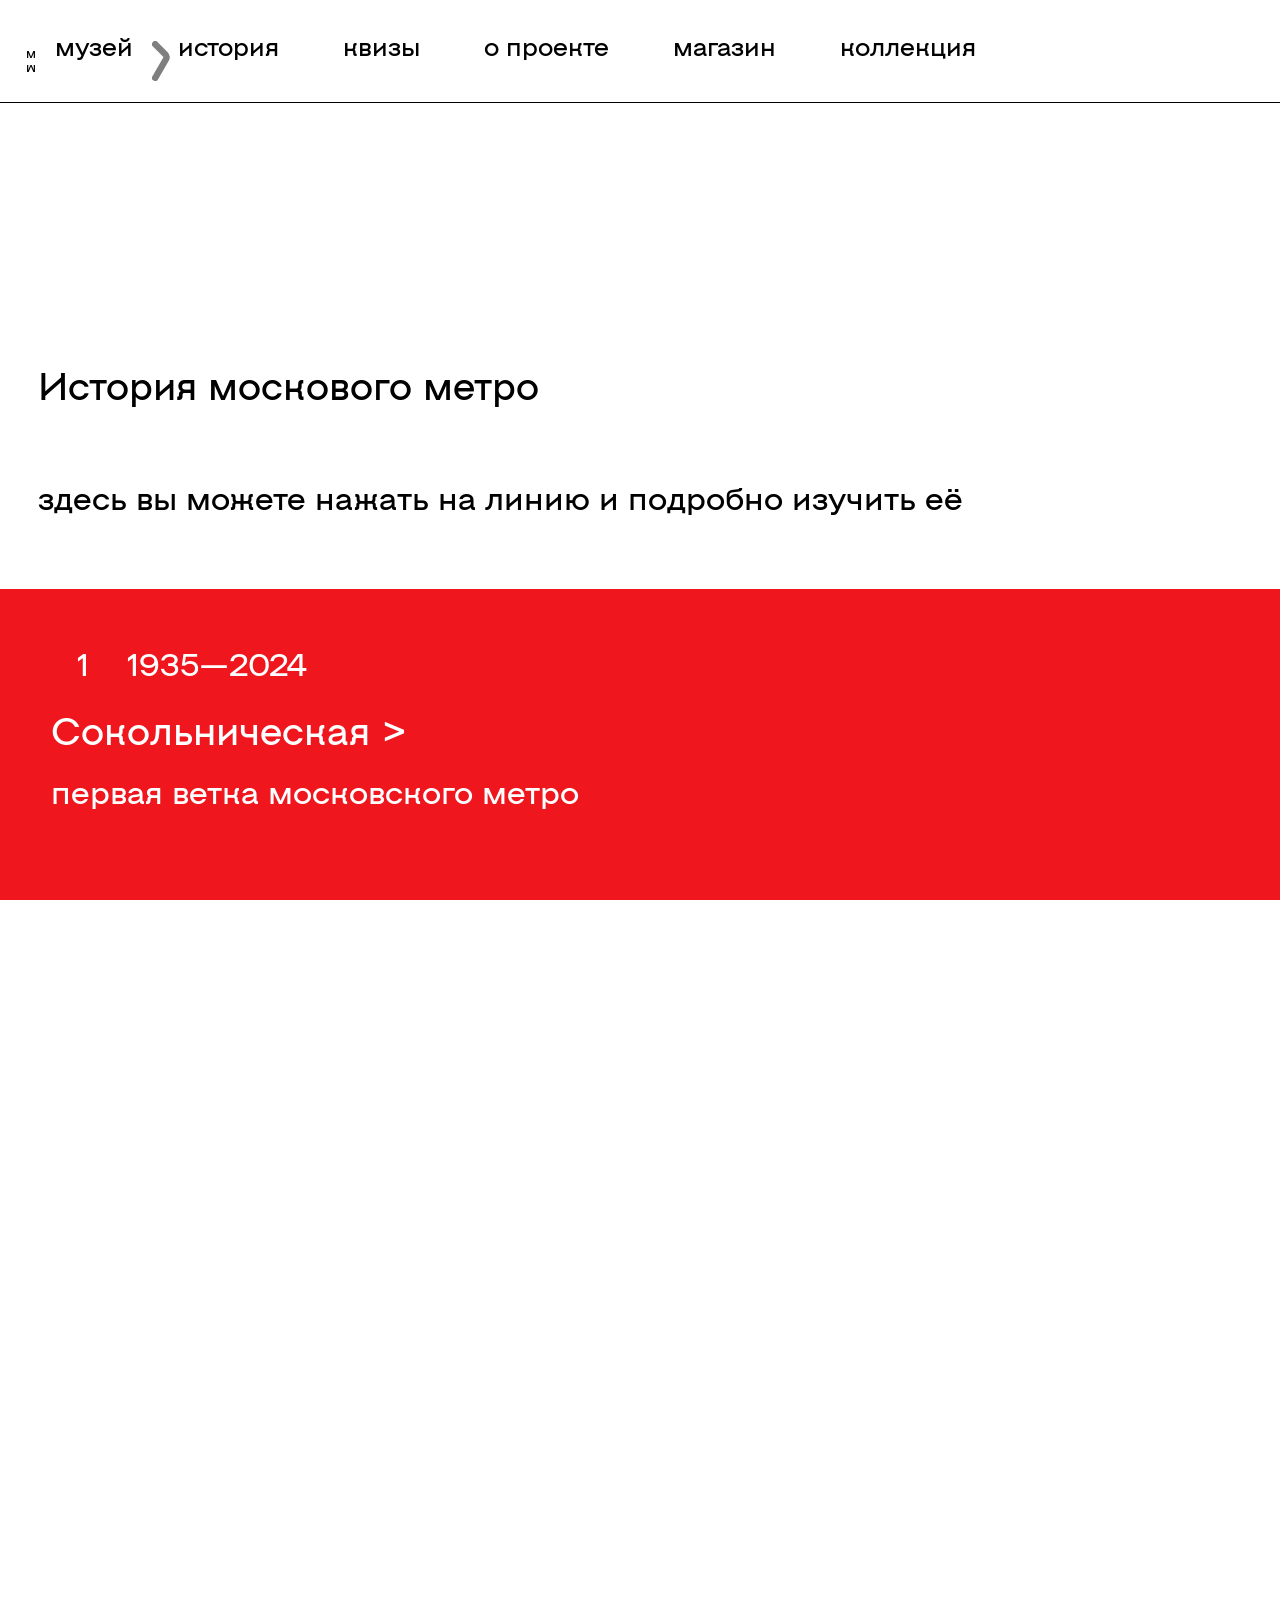
==== commit 99cb1959: "Fix adaptive header menu IDs and text mapping - Corrected menu item IDs in header adaptive menu (id=" ====
--- a/index.html
+++ b/index.html
@@ -50,9 +50,11 @@
         />
       </svg>
       <div class="menu">
-       <h1 id="collection">коллекция</h1>
-       <h1 id="quiz">магазин</h1>
-       <h1 id="store">о проекте</h1>
+       <h1 id="headerHistory">история</h1>
+       <h1 id="headerQuiz">квизы</h1>
+       <h1 id="headerAbout">о проекте</h1>
+       <h1 id="headerStore">магазин</h1>
+       <h1 id="headerCollection">коллекция</h1>
       </div>
     </header>
     <nav>
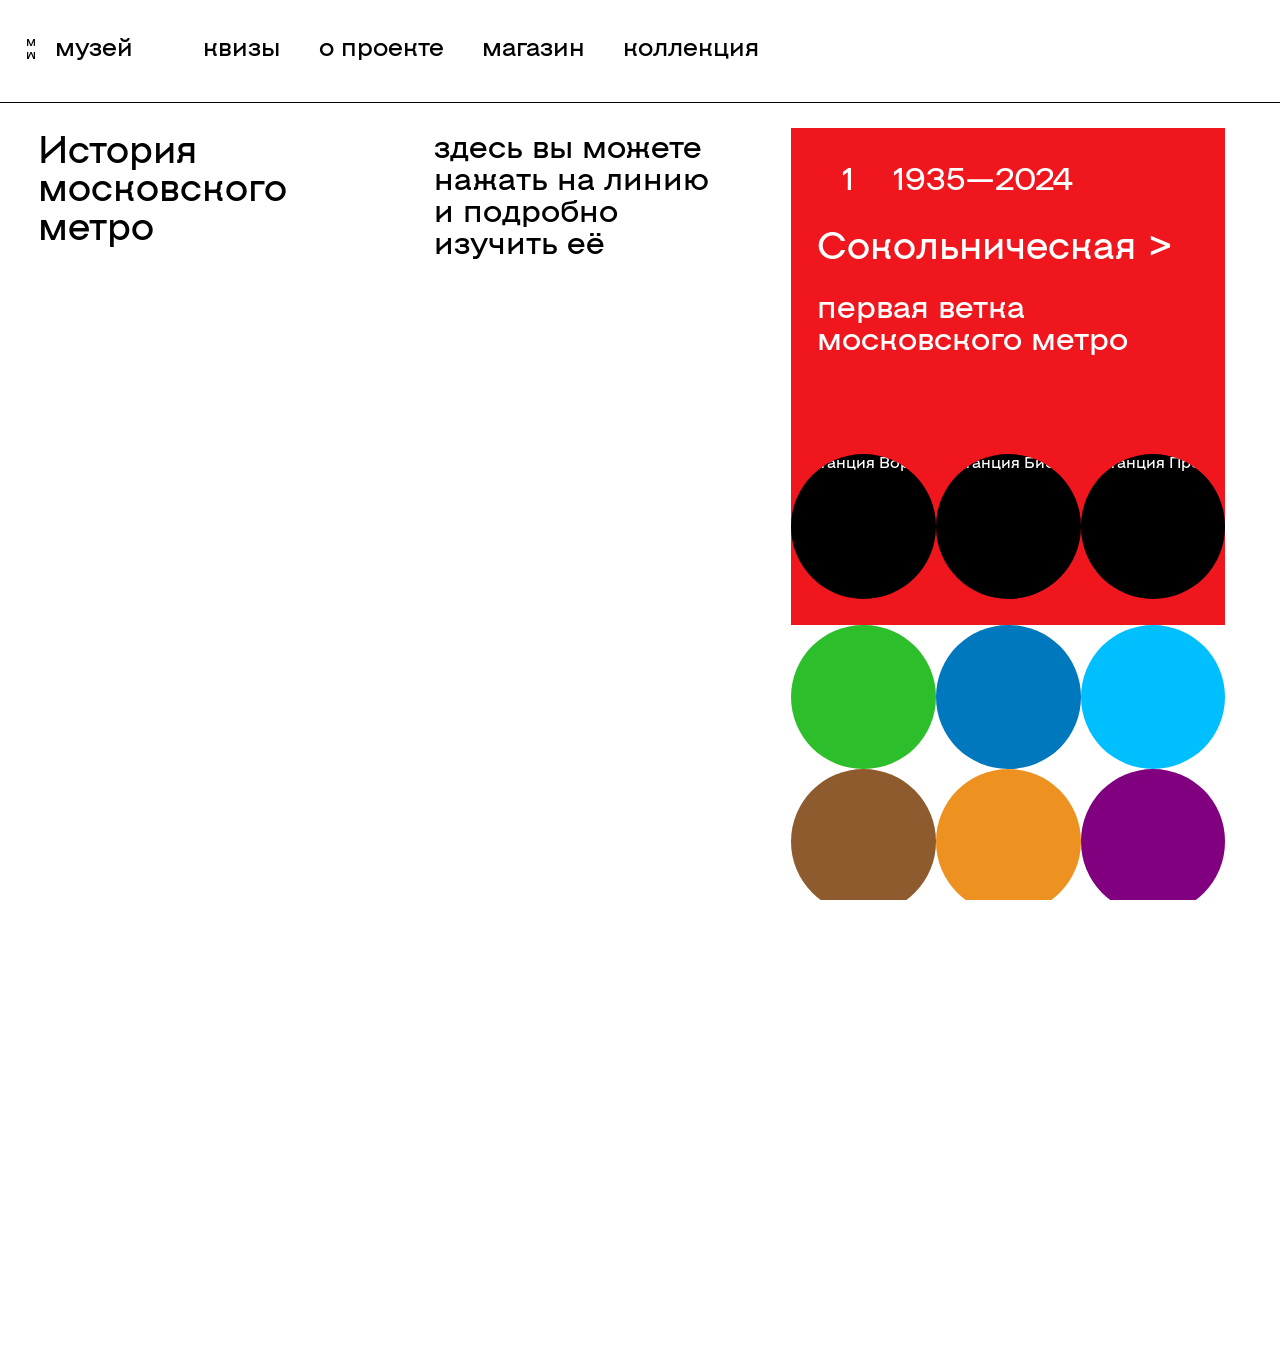
==== commit 7929c59a: "code finaly" ====
--- a/index.html
+++ b/index.html
@@ -33,7 +33,7 @@
         <h4 class="logoPart" id="rotated">м</h4>
       </div>
       <h1>музей</h1>
-      <svg
+      <!-- <svg
         class="arrow"
         width="9"
         height="19"
@@ -48,9 +48,9 @@
           stroke-width="3"
           stroke-linecap="round"
         />
-      </svg>
+      </svg> -->
       <div class="menu">
-       <h1 id="headerHistory">история</h1>
+       <h1 id="headerHistory" style="display: none;">история</h1>
        <h1 id="headerQuiz">квизы</h1>
        <h1 id="headerAbout">о проекте</h1>
        <h1 id="headerStore">магазин</h1>
@@ -84,7 +84,7 @@
       </div>
     </nav>
     <section class="col" id="mus">
-      <h2>История москового метро</h2>
+      <h2>История московского метро</h2>
       <h3 id="musDesc">здесь вы&nbsp;можете нажать на&nbsp;линию и&nbsp;подробно изучить&nbsp;её</h3>
       <div class="lines">
         <div class="ch" id="r1">
@@ -206,8 +206,9 @@
               </div>
               <h3>1958—1990</h3>
             </div>
-            <h2>Калужско-Рижская ></h2>
-            <h3>первая некрасивая ветка</h3>
+            <h2>Калужско-Рижская X</h2>
+            <!-- <h3>первая некрасивая ветка</h3> -->
+             <h3>Посадки нет</h3>
           </div>
           <div class="row" id="chImg">
             <img src="https://upload.wikimedia.org/wikipedia/commons/thumb/8/86/Rizhskaya_2023-11_1700784022.jpg/250px-Rizhskaya_2023-11_1700784022.jpg" alt=" Станция Рижская"/>
@@ -232,7 +233,7 @@
               </div>
               <h3>1966-2015</h3>
             </div>
-            <h2>Таганско-Краснопресненская ></h2>
+            <h2>Таганско-Краснопресненская X</h2>
             <h3>самая народная ветка</h3>
           </div>
           <div class="row" id="chImg">
@@ -255,8 +256,9 @@
               </div>
               <h3>1980—2023</h3>
             </div>
-            <h2>Калининская и Солнцевская ></h2>
-            <h3>две линии, которым не суждено стать одной</h3>
+            <h2>Калининская и Солнцевская X</h2>
+            <!-- <h3>две линии, которым не суждено стать одной</h3> -->
+             <h3>Посадки нет</h3>
           </div>
           <div class="row" id="chImg">
             <img src="https://upload.wikimedia.org/wikipedia/commons/thumb/7/73/%D0%90%D0%B2%D0%B8%D0%B0%D0%BC%D0%BE%D1%82%D0%BE%D1%80%D0%BD%D0%B0%D1%8F_02.jpg/960px-%D0%90%D0%B2%D0%B8%D0%B0%D0%BC%D0%BE%D1%82%D0%BE%D1%80%D0%BD%D0%B0%D1%8F_02.jpg" alt="Станция Авиамоторная"/>
@@ -276,8 +278,9 @@
               </div>
               <h3>1935—2024</h3>
             </div>
-            <h2>Серпуховско-Тимирязевская ></h2>
-            <h3>последняя советская ветка</h3>
+            <h2>Серпуховско-Тимирязевская X</h2>
+            <!-- <h3>последняя советская ветка</h3> -->
+             <h3>Посадки нет</h3>
           </div>
           <div class="row" id="chImg">
             <img src="https://upload.wikimedia.org/wikipedia/commons/thumb/6/62/Otradnoe-mm.jpg/250px-Otradnoe-mm.jpg" alt="Станция Отрадное"/>
@@ -302,8 +305,9 @@
               </div>
               <h3>1995 — ...</h3>
             </div>
-            <h2>Люблинско-Дмитровская ></h2>
-            <h3 class="chDesc">первая ветка России</h3>
+            <h2>Люблинско-Дмитровская X</h2>
+            <!-- <h3 class="chDesc">первая ветка России</h3> -->
+             <h3>Посадки нет</h3>
           </div>
           <div class="row" id="chImg">
             <img src="https://upload.wikimedia.org/wikipedia/commons/thumb/6/65/Metro_MSK_Line10_Zyablikovo.jpg/250px-Metro_MSK_Line10_Zyablikovo.jpg" alt="Станция Зябликово"/>
@@ -323,7 +327,7 @@
               </div>
               <h3>1969—2023</h3>
             </div>
-            <h2>Большая кольцевая ></h2>
+            <h2>Большая кольцевая X</h2>
             <h3 class="chDesc">история самого большого метрокольца</h3>
           </div>
           <div class="row" id="chImg">
@@ -344,8 +348,9 @@
               </div>
               <h3>2003—2014</h3>
             </div>
-            <h2>Бутовская ></h2>
-            <h3 class="chDesc">самая легкая ветка</h3>
+            <h2>Бутовская X</h2>
+            <!-- <h3 class="chDesc">самая легкая ветка</h3> -->
+             <h3>Посадки нет</h3>
           </div>
           <div class="row" id="chImg">
             <img src="https://upload.wikimedia.org/wikipedia/commons/thumb/8/85/Bitsevskiy_park_%28Moscow_metro%29.jpg/250px-Bitsevskiy_park_%28Moscow_metro%29.jpg" alt="Станция Битцевский парк"/>
@@ -370,8 +375,9 @@
               </div>
               <h3>2019—2020</h3>
             </div>
-            <h2>Некрасовкая ></h2>
-            <h3 class="chDesc">самая скромная ветка</h3>
+            <h2>Некрасовкая X</h2>
+            <!-- <h3 class="chDesc">самая скромная ветка</h3> -->
+             <h3>Посадки нет</h3>
           </div>
           <div class="row" id="chImg">
             <img src="https://upload.wikimedia.org/wikipedia/commons/thumb/a/aa/2020_Moscow_Metro_-_Nekrasovskaya_lane_-_YugoVostochnaya_-station_hall_IMG_20200831_175925.jpg/250px-2020_Moscow_Metro_-_Nekrasovskaya_lane_-_YugoVostochnaya_-station_hall_IMG_20200831_175925.jpg" alt="Станция Юго-Восточная"/>
@@ -391,8 +397,9 @@
               </div>
               <h3>2024 — ...</h3>
             </div>
-            <h2>Троицкая ></h2>
-            <h3 class="chDesc">первая ветка в Новую Москву</h3>
+            <h2>Троицкая X</h2>
+            <!-- <h3 class="chDesc">первая ветка в Новую Москву</h3> -->
+             <h3>Посадки нет</h3>
           </div>
           <div class="row" id="chImg">
             <img src="https://upload.wikimedia.org/wikipedia/commons/thumb/2/2e/Vavilovskaya_16_09_2025.jpg/250px-Vavilovskaya_16_09_2025.jpg" alt="Станция Вавиловская"/>
@@ -413,7 +420,8 @@
               <h3>2026 — ...</h3>
             </div>
             <h2>Рублёво-Архангельская&nbsp;></h2>
-            <h3 class="chDesc">новейшая ветка московского&nbsp;метро</h3>
+            <!-- <h3 class="chDesc">новейшая ветка московского&nbsp;метро</h3> -->
+             <h3>Посадки нет</h3>
           </div>
           <div class="row" id="chImg">
             <img src="https://stroi.mos.ru/uploads/cache/gallery_media_full/gallery_media/0003/02/da27435e0b28a1da07b22c813d7e0d9e0b822425.jpeg" alt="Станция Шелепиха"/>
@@ -428,6 +436,7 @@
         <div class="ln" id="m15"></div>
         <div class="ln" id="m16"></div>
         <div class="ln" id="m17"></div>
+        <div class="ln" id="m18"></div>
       </div>
     </section>
   </body>
